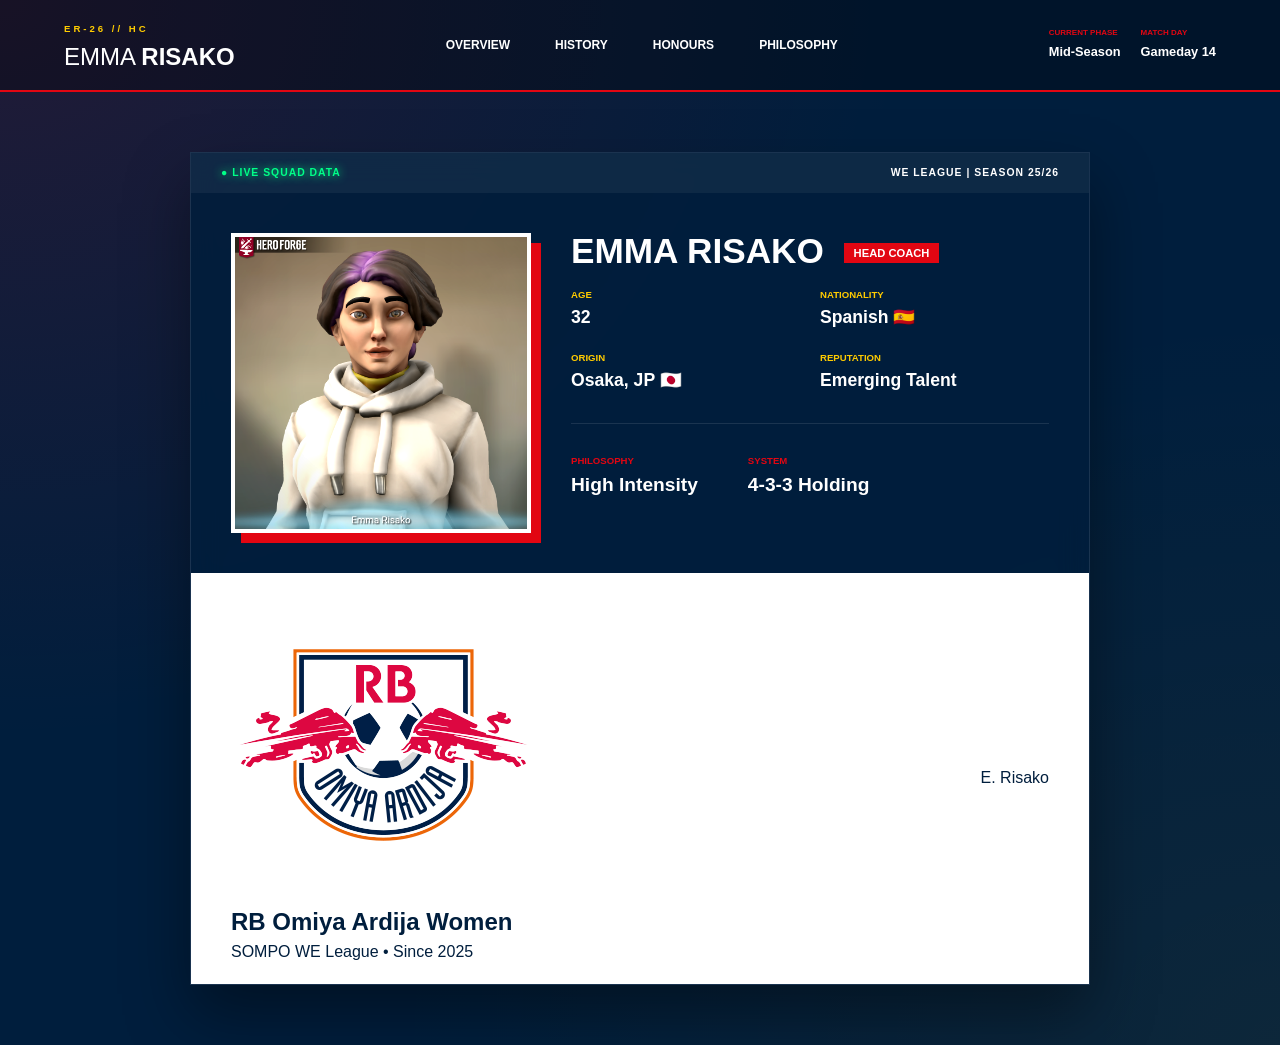
==== index.html @ feac67cc "Finalized design for 25-26 Season: Squad, Tactics, and Honours modules" ====
<!DOCTYPE html>
<html lang="en">
<head>
    <meta charset="UTF-8">
    <meta name="viewport" content="width=device-width, initial-scale=1.0">
    <title>Document</title>
    <link rel="stylesheet" href="style.css">
     <link rel="stylesheet" href="https://cdnjs.cloudflare.com/ajax/libs/font-awesome/6.5.0/css/all.min.css">
</head>
<body>
<header class="site-header">
    <div class="header-inner">
        <div class="header-branding">
            <span class="system-id">ER-26 // HC</span>
            <h1 class="page-title">Emma <span class="surname">Risako</span></h1>
        </div>

       <nav class="main-nav">
    <a href="index.html" class="nav-item">Overview</a>
    <a href="career-by-year.html" class="nav-item">History</a>
    <a href="trophies.html" class="nav-item">Honours</a>
    <a href="philosophy.html" class="nav-item">Philosophy</a> 
</nav>

        <div class="header-status">
            <div class="status-box">
                <span class="label">CURRENT PHASE</span>
                <span class="value">Mid-Season</span>
            </div>
            <div class="status-box">
                <span class="label">MATCH DAY</span>
                <span class="value">Gameday 14</span>
            </div>
        </div>
    </div>
</header>

<section class="homepage-container">
    <div class="pitch-overlay"></div>

    <div class="manager-card">
        <header class="card-header">
            <div class="status-indicator"><a href="RBOmiyaArdija25-26.html">● LIVE SQUAD DATA</a></div>
            <div class="timestamp">WE LEAGUE | SEASON 25/26</div>
        </header>

        <div class="main-layout">
            <div class="photo-container">
                <img src="images/Emma Risako screenshot.png" alt="Emma Risako" class="manager-photo">
                <div class="photo-glitch"></div>
            </div>

            <div class="manager-identity">
                <h1 class="manager-name">Emma Risako <span class="role-tag">HEAD COACH</span></h1>
                
                <div class="bio-grid">
                    <div class="bio-item"><label>AGE</label> <span>32</span></div>
                    <div class="bio-item"><label>NATIONALITY</label> <span>Spanish 🇪🇸</span></div>
                    <div class="bio-item"><label>ORIGIN</label> <span>Osaka, JP 🇯🇵</span></div>
                    <div class="bio-item"><label>REPUTATION</label> <span>Emerging Talent</span></div>
                </div>

                <hr class="divider">

                <div class="tactical-specs">
                    <div class="spec">
                        <span class="spec-label">PHILOSOPHY</span>
                        <span class="spec-value">High Intensity</span>
                    </div>
                    <div class="spec">
                        <span class="spec-label">SYSTEM</span>
                        <span class="spec-value">4-3-3 Holding</span>
                    </div>
                </div>
            </div>
        </div>

        <footer class="current-club">
            <div class="club-branding">
                <img src="images/03_ardija.png" alt="RB Omiya Logo" class="club-logo">
                <div class="club-details">
                    <h2 class="club-title">RB Omiya Ardija Women</h2>
                    <p class="league-info">SOMPO WE League • <span class="tenure">Since 2025</span></p>
                </div>
            </div>
            <div class="manager-signature">E. Risako</div>
        </footer>
    </div>
</section>

</body>
</html>
---- style.css ----
/* =========================================
   CLUB BRANDING (Edit these for new clubs)
   ========================================= */
:root {
    /* Main Palette */
    --primary-color: #001e3d;    /* RB Navy */
    --accent-main: #e20612;      /* RB Red */
    --accent-alt: #ffcc00;       /* RB Yellow */
    --text-on-dark: #ffffff;
    --text-on-light: #001e3d;
    --body-bg: #001e3d;
    
    /* UI Elements */
    --glass-effect: rgba(0, 30, 61, 0.85);
    --border-color: rgba(255, 255, 255, 0.1);
    --card-shadow: 0 30px 60px rgba(0,0,0,0.4);
}

/* =========================================
   BASE MODULE
   ========================================= */
* { box-sizing: border-box; margin: 0; padding: 0; }

body {
    background-color: var(--body-bg);
    background-image: 
        radial-gradient(at 0% 0%, rgba(226, 6, 18, 0.15) 0px, transparent 50%),
        radial-gradient(at 100% 100%, rgba(255, 204, 0, 0.05) 0px, transparent 50%);
    color: var(--text-on-dark);
    font-family: 'Inter', -apple-system, sans-serif;
    line-height: 1.5;
    min-height: 100vh;
}

/* =========================================
   HEADER MODULE (Shared across all pages)
   ========================================= */
.site-header {
    background: rgba(0, 0, 0, 0.3);
    border-bottom: 2px solid var(--accent-main);
    padding: 0 5%;
}
.header-inner {
    max-width: 1400px;
    margin: 0 auto;
    display: flex;
    justify-content: space-between;
    align-items: center;
    height: 90px;
}
.system-id { font-size: 0.6rem; color: var(--accent-alt); letter-spacing: 3px; font-weight: 900; }
.page-title { font-size: 1.5rem; text-transform: uppercase; font-weight: 300; }
.page-title .surname { font-weight: 900; }

.main-nav { display: flex; gap: 5px; height: 100%; }
.nav-item {
    text-decoration: none;
    color: #ccc;
    display: flex;
    flex-direction: column;
    justify-content: center;
    padding: 0 20px;
    font-size: 0.75rem;
    font-weight: 700;
    text-transform: uppercase;
    transition: 0.3s;
}
.nav-item.active { box-shadow: inset 0 -4px 0 var(--accent-alt); color: #fff; }
.nav-num { font-size: 0.6rem; color: var(--accent-main); }

.header-status { display: flex; gap: 20px; }
.status-box .label { font-size: 0.5rem; color: var(--accent-main); font-weight: 900; display: block; }
.status-box .value { font-size: 0.8rem; font-weight: 700; }

/* =========================================
   HOMEPAGE MODULE (Updated Fixes)
   ========================================= */
.homepage-container {
    padding: 60px 20px;
    display: flex;
    justify-content: center;
    position: relative;
    /* Center everything vertically in the container */
    align-items: center; 
}

.pitch-overlay {
    position: fixed;
    top: 0; left: 0; width: 100%; height: 100%;
    /* Subtle carbon fiber texture background */
    background-image: url('https://www.transparenttextures.com/patterns/carbon-fibre.png');
    opacity: 0.1;
    z-index: -1;
}

.manager-card {
    background: var(--glass-effect);
    width: 100%;
    /* Keep the card at a readable width */
    max-width: 900px;
    border: 1px solid var(--border-color);
    backdrop-filter: blur(15px);
    box-shadow: var(--card-shadow);
    /* Prevents potential layout shifts */
    overflow: hidden; 
}

.card-header {
    background: rgba(255,255,255,0.05);
    padding: 12px 30px;
    display: flex;
    justify-content: space-between;
    font-size: 0.65rem;
    font-weight: 800;
    letter-spacing: 1px;
    /* Ensure header remains above other content */
    z-index: 10; 
}

.status-indicator { color: #00ff88; text-shadow: 0 0 10px #00ff88; }

.main-layout {
    display: grid;
    /* Fixes image width and leaves space for text */
    grid-template-columns: 300px 1fr;
    gap: 40px;
    padding: 40px;
}

.photo-container {
    border: 4px solid #fff;
    box-shadow: 10px 10px 0 var(--accent-main);
    /* Ensures photo doesn't stretch disproportionately */
    display: flex; 
    align-items: center;
    justify-content: center;
    height: fit-content;
}

.manager-photo {
    width: 100%;
    height: auto;
    /* Prevents horizontal stretching */
    display: block; 
    filter: contrast(1.1);
    /* Image stays within container bounds */
    object-fit: contain; 
}

.manager-name {
    font-size: 2.2rem;
    font-weight: 900;
    text-transform: uppercase;
    margin-bottom: 20px;
    line-height: 1;
}

.role-tag {
    font-size: 0.7rem;
    background: var(--accent-main);
    padding: 4px 10px;
    margin-left: 10px;
    vertical-align: middle;
}

.bio-grid {
    display: grid;
    grid-template-columns: repeat(2, 1fr);
    gap: 20px;
}

.bio-item label { 
    color: var(--accent-alt); 
    font-weight: 900; 
    font-size: 0.6rem; 
    /* Ensures label appears above value */
    display: block; 
    margin-bottom: 2px;
}

.bio-item span { 
    /* Value size increased for clarity */
    font-size: 1.1rem; 
    font-weight: 700; 
    color: #fff;
}

.divider {
    border: 0;
    border-top: 1px solid var(--border-color);
    margin: 30px 0;
}

.tactical-specs {
    display: flex;
    gap: 50px;
}

.spec-label { 
    color: var(--accent-main); 
    font-weight: 900; 
    font-size: 0.6rem; 
    display: block;
    margin-bottom: 2px;
}

.spec-value { 
    /* Spec value size increased for clarity */
    font-size: 1.2rem; 
    font-weight: 800; 
    color: #fff;
}

.current-club {
    background: #fff; /* Club branding often looks best on white */
    color: var(--text-on-light);
    padding: 20px 40px;
    display: flex;
    justify-content: space-between;
    align-items: center;
}

//* =========================================
   HISTORY PAGE MODULE (By Year)
   ========================================= */

.history-container {
    max-width: 1200px;
    margin: 40px auto;
    padding: 0 20px;
}

/* Season Navigation Bar */
.season-navigation {
    margin-bottom: 30px;
}

.nav-controls {
    display: flex;
    justify-content: space-between;
    align-items: center;
    background: var(--glass-effect);
    padding: 15px 25px;
    border: 1px solid var(--border-color);
    border-left: 4px solid var(--accent-main);
}

.nav-btn {
    background: transparent;
    border: 1px solid var(--accent-main);
    color: var(--text-on-dark);
    padding: 8px 15px;
    font-size: 0.7rem;
    font-weight: 800;
    text-transform: uppercase;
    cursor: pointer;
    transition: 0.3s;
}

.nav-btn:hover {
    background: var(--accent-main);
    color: white;
}

.view-selector {
    text-align: center;
}

.current-view {
    display: block;
    font-size: 0.8rem;
    letter-spacing: 1px;
    margin-bottom: 5px;
}

.view-dropdown a {
    font-size: 0.65rem;
    color: var(--accent-alt);
    text-decoration: none;
    margin: 0 10px;
    text-transform: uppercase;
    font-weight: 700;
    opacity: 0.7;
}

.view-dropdown a:hover {
    opacity: 1;
    text-decoration: underline;
}

/* Season Focus Card & Tables */
.season-focus-card, .cup-results-card {
    background: var(--glass-effect);
    border: 1px solid var(--border-color);
    margin-bottom: 30px;
    overflow: hidden;
}

.card-header-alt {
    background: rgba(255, 255, 255, 0.03);
    padding: 15px 25px;
    border-bottom: 1px solid var(--border-color);
    display: flex;
    justify-content: space-between;
    align-items: center;
}

.card-header-alt h2 {
    font-size: 1rem;
    text-transform: uppercase;
    letter-spacing: 1px;
}

.league-tag {
    font-size: 0.6rem;
    background: var(--accent-main);
    padding: 3px 8px;
    font-weight: 900;
}

/* Table Styling */
.table-wrapper {
    overflow-x: auto; /* Scrollable on mobile */
}

.manager-table, .manager-table-simple {
    width: 100%;
    border-collapse: collapse;
    font-size: 0.85rem;
}

.manager-table th, .manager-table-simple th {
    background: rgba(0, 0, 0, 0.2);
    color: var(--accent-alt);
    font-size: 0.65rem;
    text-transform: uppercase;
    padding: 12px 20px;
    text-align: left;
}

.manager-table td, .manager-table-simple td {
    padding: 15px 20px;
    border-bottom: 1px solid var(--border-color);
}

.rank-cell {
    font-weight: 900;
    color: var(--accent-alt);
    font-size: 1.1rem;
}

.club-cell {
    display: flex;
    align-items: center;
    gap: 12px;
    font-weight: 700;
}

.club-icon-small {
    height: 24px;
    width: auto;
    object-fit: contain;
}

.pts-highlight {
    background: rgba(255, 255, 255, 0.05);
    font-weight: 900;
    color: var(--accent-alt);
    text-align: center;
}

/* Status Pills for Cups */
.status-pill {
    background: rgba(255, 255, 255, 0.1);
    padding: 4px 10px;
    border-radius: 2px;
    font-size: 0.7rem;
    font-weight: 800;
    text-transform: uppercase;
    color: var(--accent-alt);
}

/* =========================================
   FOOTER MODULE
   ========================================= */
.site-footer {
    margin-top: 60px;
    padding: 40px 5%;
    border-top: 1px solid var(--border-color);
    background: #001429;
}

.footer-content {
    display: flex;
    justify-content: space-between;
    align-items: center;
    max-width: 1400px;
    margin: 0 auto;
}

.site-footer p {
    font-size: 0.75rem;
    color: #666;
}

.footer-tag {
    font-size: 0.6rem;
    color: var(--accent-main);
    font-weight: 900;
    letter-spacing: 2px;
}
/* =========================================
   UTILITIES & RESPONSIVE
   ========================================= */
@media (max-width: 850px) {
    .main-layout { grid-template-columns: 1fr; }
    .header-status { display: none; }
}

/* =========================================
   COMPETITION HISTORY MODULE
   ========================================= */

/* Stat Ribbon - The Career Summary Bar */
.stat-ribbon {
    display: grid;
    grid-template-columns: repeat(4, 1fr);
    gap: 1px; /* Creates thin dividers */
    background: var(--border-color);
    border: 1px solid var(--border-color);
    margin-bottom: 30px;
    box-shadow: var(--card-shadow);
}

.ribbon-item {
    background: var(--glass-effect);
    padding: 20px;
    text-align: center;
    transition: transform 0.3s ease;
}

.ribbon-item:hover {
    background: rgba(255, 255, 255, 0.05);
}

.ribbon-item label {
    display: block;
    font-size: 0.6rem;
    color: var(--accent-main);
    font-weight: 900;
    letter-spacing: 1.5px;
    margin-bottom: 8px;
    text-transform: uppercase;
}

.ribbon-item span {
    font-size: 1.8rem;
    font-weight: 900;
    color: var(--text-on-dark);
    font-variant-numeric: tabular-nums; /* Keeps numbers aligned */
}

.ribbon-item .accent-text {
    color: var(--accent-alt);
    text-shadow: 0 0 10px rgba(255, 204, 0, 0.3);
}

/* Competition Navigation Tabs */
.competition-nav {
    display: flex;
    gap: 10px;
    flex-wrap: wrap;
}

.comp-button {
    background: rgba(255, 255, 255, 0.05);
    border: 1px solid var(--border-color);
    color: var(--text-muted);
    padding: 10px 20px;
    font-size: 0.7rem;
    font-weight: 700;
    text-transform: uppercase;
    cursor: pointer;
    transition: all 0.3s ease;
    letter-spacing: 1px;
}

.comp-button:hover {
    border-color: var(--accent-alt);
    color: var(--text-on-dark);
}

.comp-button.active {
    background: var(--accent-main);
    color: white;
    border-color: var(--accent-main);
    box-shadow: 0 4px 15px rgba(226, 6, 18, 0.3);
}

/* Table Specific Enhancements */
.table-header-alt h3 {
    font-size: 0.85rem;
    color: var(--accent-alt);
    text-transform: uppercase;
    letter-spacing: 1px;
}

.table-hint {
    font-size: 0.6rem;
    color: var(--text-muted);
    font-style: italic;
}

/* Specific Column Styling for Competition Page */
.data-heavy {
    color: rgba(255, 255, 255, 0.4); /* Dims less important stats like GF/GA */
    font-weight: 400;
}

.pts-column {
    background: rgba(226, 6, 18, 0.1);
    color: var(--accent-alt) !important;
}

.year-cell {
    color: var(--accent-main);
    font-weight: 800;
}

.division-cell {
    font-size: 0.75rem;
    color: var(--text-muted);
}

/* Current Row Highlight (Pulse effect for active season) */
.current-row {
    background: linear-gradient(90deg, rgba(226, 6, 18, 0.1) 0%, transparent 100%);
    border-left: 3px solid var(--accent-main);
}

/* Responsive Stat Ribbon */
@media (max-width: 768px) {
    .stat-ribbon {
        grid-template-columns: repeat(2, 1fr);
    }
    
    .competition-nav {
        justify-content: center;
        margin-top: 20px;
    }
}

/* =========================================
   HONOURS PAGE MODULE
   ========================================= */

/* Career HUD */
.career-hud {
    margin-bottom: 40px;
}

.hud-grid {
    display: grid;
    grid-template-columns: repeat(auto-fit, minmax(180px, 1fr));
    gap: 15px;
}

.hud-item {
    background: var(--glass-effect);
    border: 1px solid var(--border-color);
    padding: 20px;
    display: flex;
    align-items: center;
    gap: 15px;
    transition: 0.3s;
}

.hud-item i {
    font-size: 1.5rem;
    color: var(--accent-alt);
}

.hud-item.highlight { border-left: 4px solid var(--accent-alt); }
.hud-item.success { border-left: 4px solid #00ff88; }
.hud-item.danger { border-left: 4px solid var(--accent-main); }

.hud-data { display: flex; flex-direction: column; }
.hud-value { font-size: 1.4rem; font-weight: 900; line-height: 1; }
.hud-label { font-size: 0.6rem; text-transform: uppercase; letter-spacing: 1px; color: var(--text-muted); }

/* Toggle Navigation */
.section-toggle-nav {
    display: flex;
    gap: 2px;
    margin-bottom: 30px;
    background: var(--border-color);
    padding: 2px;
}

.toggle-btn {
    flex: 1;
    background: var(--primary-color);
    border: none;
    color: var(--text-muted);
    padding: 15px;
    font-size: 0.75rem;
    font-weight: 800;
    text-transform: uppercase;
    cursor: pointer;
    transition: 0.3s;
}

.toggle-btn.active {
    background: var(--accent-main);
    color: white;
}

/* Cabinet Exhibits */
.cabinet-grid {
    display: grid;
    grid-template-columns: repeat(auto-fit, minmax(300px, 1fr));
    gap: 25px;
}

.cabinet-slot {
    background: var(--glass-effect);
    border: 1px solid var(--border-color);
    min-height: 250px;
    display: flex;
    flex-direction: column;
}

.slot-header {
    background: rgba(255,255,255,0.05);
    padding: 12px 20px;
    font-size: 0.7rem;
    font-weight: 900;
    text-transform: uppercase;
    border-bottom: 1px solid var(--border-color);
    color: var(--accent-alt);
}

.slot-content {
    flex: 1;
    display: flex;
    align-items: center;
    justify-content: center;
    padding: 30px;
}

.trophy-placeholder {
    font-size: 0.7rem;
    color: rgba(255,255,255,0.1);
    text-transform: uppercase;
    letter-spacing: 2px;
    border: 1px dashed rgba(255,255,255,0.1);
    padding: 20px;
    width: 100%;
    text-align: center;
}

/* Hover effects for when you start adding trophies */
.cabinet-slot:not(.empty):hover {
    border-color: var(--accent-alt);
    box-shadow: 0 0 20px rgba(255, 204, 0, 0.1);
}

/* =========================================
   PHILOSOPHY PAGE MODULE
   ========================================= */

.philosophy-manifesto {
    background: linear-gradient(rgba(0,30,61,0.9), rgba(0,30,61,0.9)), url('images/pitch-texture.jpg');
    background-size: cover;
    padding: 60px 40px;
    border: 1px solid var(--border-color);
    margin-bottom: 30px;
    border-left: 5px solid var(--accent-main);
}

.strategy-lead {
    font-size: 1.2rem;
    color: #ccc;
    max-width: 800px;
    margin-top: 20px;
}

/* Pillar Cards */
.pillar-grid {
    display: grid;
    grid-template-columns: repeat(3, 1fr);
    gap: 20px;
    margin-bottom: 40px;
}

.pillar-card {
    background: var(--glass-effect);
    padding: 30px;
    border: 1px solid var(--border-color);
    text-align: center;
}

.pillar-icon {
    font-size: 2rem;
    color: var(--accent-alt);
    margin-bottom: 15px;
}

.pillar-card h3 {
    text-transform: uppercase;
    font-size: 0.9rem;
    margin-bottom: 10px;
}

.pillar-card p {
    font-size: 0.8rem;
    color: var(--text-muted);
}

/* Tactical Pitch */
.formation-view {
    background: var(--glass-effect);
    border: 1px solid var(--border-color);
}

.pitch-container {
    display: grid;
    grid-template-columns: 1.5fr 1fr;
    padding: 40px;
    gap: 40px;
}

.pitch-layout {
    background: #002a1a; /* Dark grass green */
    border: 2px solid rgba(255,255,255,0.2);
    aspect-ratio: 3/4;
    position: relative;
    background-image: 
        linear-gradient(rgba(255,255,255,0.1) 1px, transparent 1px),
        linear-gradient(90deg, rgba(255,255,255,0.1) 1px, transparent 1px);
    background-size: 10% 10%;
}

.tactical-board {
    position: absolute;
    width: 100%;
    height: 100%;
}

.player-node {
    position: absolute;
    width: 40px;
    height: 40px;
    background: var(--accent-main);
    color: white;
    border-radius: 50%;
    display: flex;
    align-items: center;
    justify-content: center;
    font-size: 0.7rem;
    font-weight: 900;
    border: 2px solid #fff;
    box-shadow: 0 4px 10px rgba(0,0,0,0.5);
    transform: translate(-50%, -50%);
}

.player-node::after {
    content: attr(data-role);
    position: absolute;
    bottom: -18px;
    font-size: 0.55rem;
    color: var(--accent-alt);
    white-space: nowrap;
}

/* Basic 4-3-3 Positioning */
.gk { left: 50%; top: 90%; }
.cb-l { left: 35%; top: 75%; }
.cb-r { left: 65%; top: 75%; }
.lb { left: 15%; top: 65%; }
.rb { left: 85%; top: 65%; }
.dm { left: 50%; top: 55%; }
.cm-l { left: 30%; top: 40%; }
.cm-r { left: 70%; top: 40%; }
.lw { left: 15%; top: 20%; }
.rw { left: 85%; top: 20%; }
.st { left: 50%; top: 12%; }

/* Sidebar Instructions */
.instruction-group {
    margin-bottom: 25px;
}

.instruction-group label {
    display: block;
    color: var(--accent-main);
    font-weight: 900;
    font-size: 0.65rem;
    border-bottom: 1px solid var(--border-color);
    padding-bottom: 5px;
    margin-bottom: 10px;
}

.instruction-group ul {
    list-style: none;
    padding-left: 10px;
}

.instruction-group li {
    font-size: 0.85rem;
    margin-bottom: 8px;
    color: #eee;
    border-left: 2px solid var(--accent-alt);
    padding-left: 10px;
}

@media (max-width: 900px) {
    .pitch-container { grid-template-columns: 1fr; }
    .pillar-grid { grid-template-columns: 1fr; }
}

/* =========================================
   SEASON SQUAD PAGE MODULE
   ========================================= */

.roster-grid {
    display: grid;
    grid-template-columns: 1.2fr 1fr;
    gap: 2px;
    background: var(--border-color);
}

.roster-column {
    background: var(--glass-effect);
    padding: 30px;
}

.roster-label {
    display: block;
    font-size: 0.65rem;
    font-weight: 900;
    color: var(--accent-main);
    margin-bottom: 20px;
    letter-spacing: 2px;
}

.player-list {
    list-style: none;
    padding: 0;
}

.player-list li {
    padding: 10px 0;
    border-bottom: 1px solid rgba(255,255,255,0.05);
    font-size: 0.9rem;
    display: flex;
    align-items: center;
    gap: 15px;
}

.player-list .pos {
    font-size: 0.6rem;
    font-weight: 900;
    background: var(--accent-alt);
    color: var(--rb-navy);
    width: 35px;
    text-align: center;
    padding: 2px 0;
    border-radius: 2px;
}

.player-list.subs .pos {
    background: var(--border-color);
    color: white;
}

/* Specific Squad Table Adjustments */
#squad-body tr:hover {
    background: rgba(226, 6, 18, 0.05);
    cursor: default;
}

@media (max-width: 850px) {
    .roster-grid {
        grid-template-columns: 1fr;
    }
}

/* =========================================
   TACTICAL CHALKBOARD STYLE
   ========================================= */

.chalkboard-layout {
    display: grid;
    grid-template-columns: 2fr 1fr;
    background: #0a141d; /* Deep Dark Navy */
    padding: 20px;
    gap: 20px;
    border: 1px solid var(--border-color);
}

.pitch-canvas {
    aspect-ratio: 4/3;
    background: #122333;
    border: 2px solid rgba(255,255,255,0.1);
    position: relative;
    background-image: 
        radial-gradient(circle at 50% 50%, transparent 15%, rgba(255,255,255,0.05) 15.5%, transparent 16%),
        linear-gradient(rgba(255,255,255,0.05) 1px, transparent 1px);
    background-size: 100% 100%, 50px 50px;
}

.player-marker {
    position: absolute;
    width: 32px;
    height: 32px;
    background: var(--accent-main);
    color: white;
    border-radius: 50%;
    font-size: 0.7rem;
    font-weight: 900;
    display: flex;
    align-items: center;
    justify-content: center;
    border: 2px solid #fff;
    transform: translate(-50%, -50%);
}

/* Tooltip for Player Name */
.player-marker::after {
    content: attr(data-name);
    position: absolute;
    top: 35px;
    font-size: 0.6rem;
    background: rgba(0,0,0,0.8);
    padding: 2px 6px;
    white-space: nowrap;
    border-radius: 3px;
    text-transform: uppercase;
}

/* Precise 4-3-3 Positioning */
.gk { left: 50%; bottom: 10%; }
.cb-l { left: 40%; bottom: 25%; }
.cb-r { left: 60%; bottom: 25%; }
.lb { left: 15%; bottom: 35%; }
.rb { left: 85%; bottom: 35%; }
.dm { left: 50%; bottom: 45%; }
.cm-l { left: 35%; bottom: 60%; }
.cm-r { left: 65%; bottom: 60%; }
.lw { left: 20%; top: 15%; }
.rw { left: 80%; top: 15%; }
.st { left: 50%; top: 10%; }

/* Bench Styling */
.bench-list {
    background: rgba(255,255,255,0.03);
    padding: 15px;
    border-left: 1px solid var(--border-color);
}

.bench-list label {
    font-size: 0.6rem;
    color: var(--accent-alt);
    font-weight: 900;
    letter-spacing: 2px;
    display: block;
    margin-bottom: 15px;
}

.bench-list ul { list-style: none; padding: 0; }
.bench-list li {
    font-size: 0.75rem;
    padding: 8px 0;
    border-bottom: 1px solid rgba(255,255,255,0.05);
    color: var(--text-muted);
}

.bench-list li span {
    font-weight: 900;
    color: var(--text-on-dark);
    margin-right: 10px;
}

/* =========================================
   GLOBAL LINK RESET
   ========================================= */
a {
    text-decoration: none;      /* Removes the underline */
    color: inherit;             /* Makes the link the same color as the text around it */
    transition: 0.3s;           /* Makes the hover effect smooth */
}

a:visited {
    color: inherit;             /* Prevents the "Visited Purple" color */
}

/* Specific styling for your Navigation Menu to make it pop */
.nav-item {
    color: var(--rb-silver) !important; /* Forces the light silver color */
}

.nav-item:hover {
    color: var(--rb-white) !important;
    text-shadow: 0 0 10px rgba(255, 255, 255, 0.5);
}

.nav-item.active {
    color: var(--rb-yellow) !important;
}

/* For links inside tables or text bodies */
.club-cell a, .view-dropdown a {
    color: var(--rb-yellow);
}

.club-cell a:hover {
    color: var(--rb-red);
    text-decoration: underline;
}

/* =========================================
   International History Page Specific Styles
   ========================================= */
.status-pill.tbd {
    background: rgba(255, 255, 255, 0.05);
    color: var(--text-muted);
    border: 1px dashed var(--border-color);
}

.history-page .view-dropdown a.active-link {
    color: var(--rb-yellow);
    font-weight: 900;
}
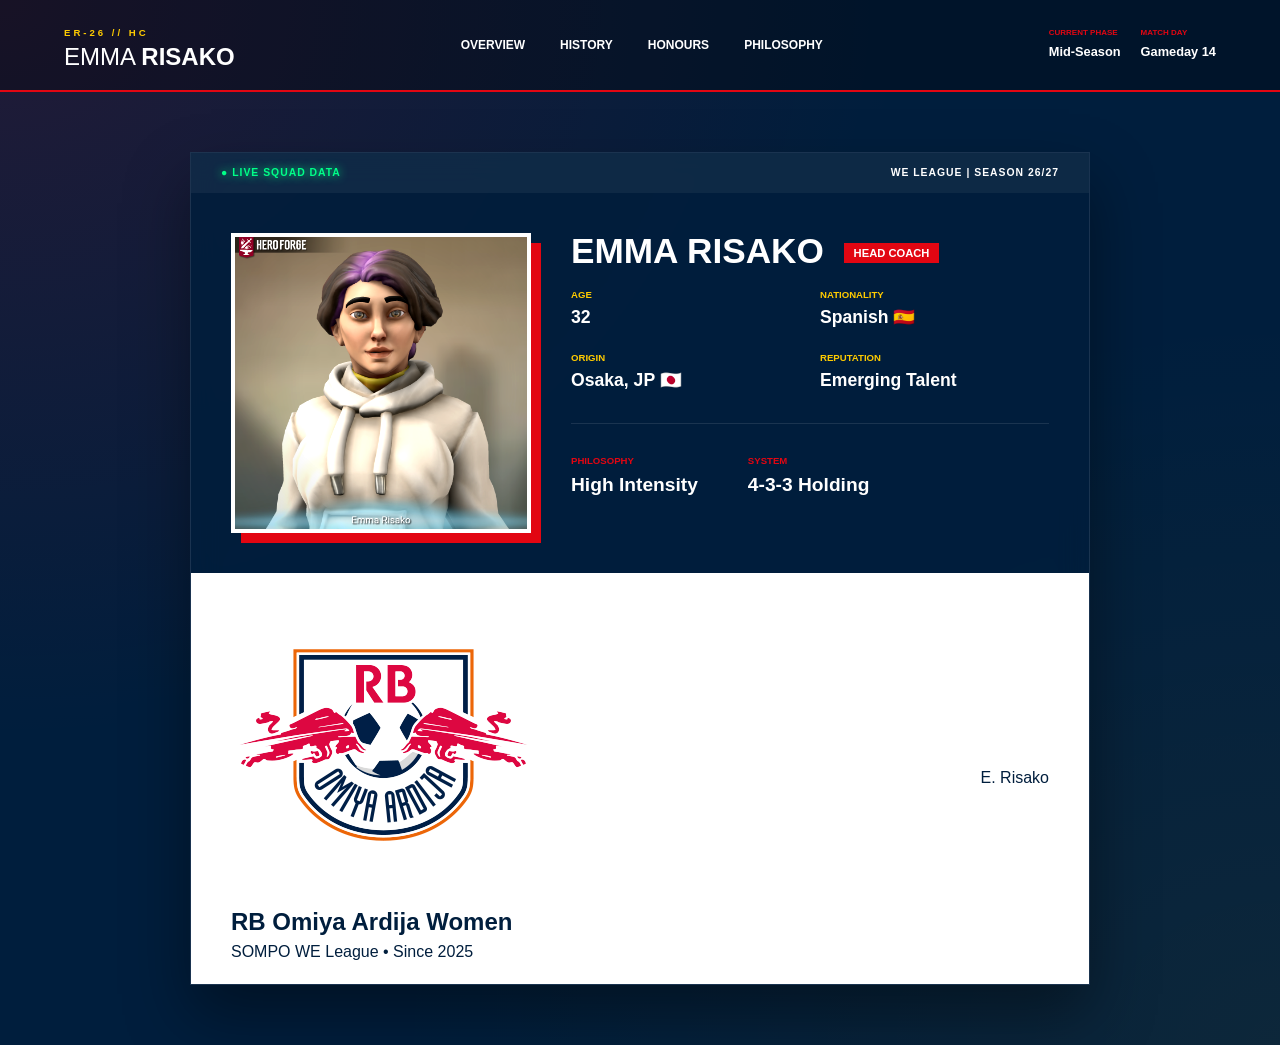
==== commit 4ad069f7: "Update 2025/26 Season" ====
--- a/index.html
+++ b/index.html
@@ -41,7 +41,7 @@
     <div class="manager-card">
         <header class="card-header">
             <div class="status-indicator"><a href="RBOmiyaArdija25-26.html">● LIVE SQUAD DATA</a></div>
-            <div class="timestamp">WE LEAGUE | SEASON 25/26</div>
+            <div class="timestamp">WE LEAGUE | SEASON 26/27</div>
         </header>
 
         <div class="main-layout">
--- a/style.css
+++ b/style.css
@@ -39,38 +39,84 @@
     background: rgba(0, 0, 0, 0.3);
     border-bottom: 2px solid var(--accent-main);
     padding: 0 5%;
-}
+    width: 100%;
+}
+
 .header-inner {
     max-width: 1400px;
     margin: 0 auto;
     display: flex;
     justify-content: space-between;
     align-items: center;
-    height: 90px;
-}
+    min-height: 90px; /* Changed height to min-height to allow growth */
+    flex-wrap: wrap;  /* This is the key fix for small tabs */
+    padding: 10px 0;
+}
+
 .system-id { font-size: 0.6rem; color: var(--accent-alt); letter-spacing: 3px; font-weight: 900; }
-.page-title { font-size: 1.5rem; text-transform: uppercase; font-weight: 300; }
+.page-title { font-size: 1.5rem; text-transform: uppercase; font-weight: 300; line-height: 1.2; }
 .page-title .surname { font-weight: 900; }
 
-.main-nav { display: flex; gap: 5px; height: 100%; }
+.main-nav { 
+    display: flex; 
+    gap: 5px; 
+    height: 100%; 
+    flex-wrap: nowrap; /* Keep links on one line */
+}
+
 .nav-item {
     text-decoration: none;
     color: #ccc;
     display: flex;
     flex-direction: column;
     justify-content: center;
-    padding: 0 20px;
+    padding: 10px 15px; /* Slightly reduced horizontal padding */
     font-size: 0.75rem;
     font-weight: 700;
     text-transform: uppercase;
     transition: 0.3s;
-}
+    white-space: nowrap; /* Prevents text from breaking into two lines */
+}
+
 .nav-item.active { box-shadow: inset 0 -4px 0 var(--accent-alt); color: #fff; }
 .nav-num { font-size: 0.6rem; color: var(--accent-main); }
 
 .header-status { display: flex; gap: 20px; }
 .status-box .label { font-size: 0.5rem; color: var(--accent-main); font-weight: 900; display: block; }
 .status-box .value { font-size: 0.8rem; font-weight: 700; }
+
+/* =========================================
+   RESPONSIVE BREAKPOINT (Mobile & Small Tabs)
+   ========================================= */
+@media (max-width: 900px) {
+    .header-inner {
+        flex-direction: column; /* Stacks Title and Nav vertically */
+        justify-content: center;
+        gap: 15px;
+        padding: 20px 0;
+    }
+
+    .header-branding {
+        text-align: center;
+    }
+
+    .main-nav {
+        width: 100%;
+        justify-content: center;
+        overflow-x: auto; /* Adds a swipe-scroll if buttons are too wide */
+        padding-bottom: 5px;
+    }
+
+    .nav-item {
+        padding: 10px 10px;
+        font-size: 0.7rem; /* Slightly smaller text for mobile */
+    }
+
+    /* Optional: Hide status box on very small screens to save space */
+    .header-status {
+        display: none; 
+    }
+}
 
 /* =========================================
    HOMEPAGE MODULE (Updated Fixes)
@@ -982,6 +1028,21 @@
     margin-right: 10px;
 }
 
+/* Transfer Fee Styling */
+.fee-pill {
+    padding: 2px 8px;
+    border-radius: 4px;
+    font-size: 0.7rem;
+    font-weight: 900;
+    text-transform: uppercase;
+}
+
+.fee-pill.free {
+    background: rgba(255, 255, 255, 0.1);
+    color: var(--accent-alt); /* Using your yellow/gold accent */
+    border: 1px solid var(--accent-alt);
+}
+
 /* =========================================
    GLOBAL LINK RESET
    ========================================= */
@@ -1031,4 +1092,155 @@
 .history-page .view-dropdown a.active-link {
     color: var(--rb-yellow);
     font-weight: 900;
+}
+
+/* =========================================
+   CUP HISTORY MODULE
+   ========================================= */
+.dual-column-layout {
+    display: grid;
+    grid-template-columns: 2fr 1fr;
+    gap: 20px;
+    margin-top: 20px;
+}
+
+.status-pill {
+    padding: 2px 8px;
+    border-radius: 3px;
+    font-size: 0.65rem;
+    font-weight: 900;
+}
+
+.status-pill.win { background: #2ecc71; color: #fff; }
+.status-pill.loss { background: var(--accent-main); color: #fff; }
+
+.sidebar-stat {
+    padding: 20px;
+    background: rgba(255, 255, 255, 0.03);
+    border-top: 1px solid var(--border-color);
+}
+
+.sidebar-stat .player-name {
+    display: block;
+    font-weight: 900;
+    color: var(--rb-white);
+    font-size: 1rem;
+}
+
+.sidebar-stat .stat-value {
+    color: var(--accent-alt);
+    font-size: 0.8rem;
+}
+
+/* Mobile fix for dual column */
+@media (max-width: 900px) {
+    .dual-column-layout {
+        grid-template-columns: 1fr;
+    }
+}
+
+/* =========================================
+   DOMESTIC CUP MODULE
+   ========================================= */
+.tournament-hero {
+    background: linear-gradient(rgba(0,0,0,0.7), rgba(0,0,0,0.7)), url('stadium-bg.jpg'); /* Replace with your image */
+    background-size: cover;
+    background-position: center;
+    padding: 40px;
+    border-left: 5px solid var(--accent-main);
+    margin-bottom: 30px;
+}
+
+.date-stamp {
+    color: var(--accent-alt);
+    font-size: 0.7rem;
+    font-weight: 900;
+    letter-spacing: 2px;
+}
+
+.tournament-hero h2 {
+    font-size: 2rem;
+    text-transform: uppercase;
+    margin: 10px 0;
+}
+
+.notes-grid {
+    margin-top: 30px;
+}
+
+.note-box {
+    background: rgba(255, 255, 255, 0.05);
+    padding: 20px;
+    border: 1px solid var(--border-color);
+    border-left: 3px solid var(--accent-alt);
+}
+
+.note-box h3 {
+    font-size: 0.8rem;
+    color: var(--accent-main);
+    text-transform: uppercase;
+    margin-bottom: 10px;
+}
+
+.note-box p {
+    font-size: 0.9rem;
+    line-height: 1.6;
+    color: #ccc;
+    font-style: italic;
+}
+
+/* =========================================
+   CONTINENTAL MODULE
+   ========================================= */
+.status-banner {
+    background: rgba(0, 50, 100, 0.2);
+    border: 1px solid #1a73e8;
+    padding: 30px;
+    margin-bottom: 30px;
+    display: flex;
+    align-items: center;
+    border-radius: 4px;
+}
+
+.status-content {
+    display: flex;
+    width: 100%;
+    align-items: center;
+    gap: 25px;
+}
+
+.status-icon {
+    font-size: 2.5rem;
+    color: #1a73e8;
+}
+
+.status-text h3 {
+    text-transform: uppercase;
+    font-size: 0.9rem;
+    color: #fff;
+    margin-bottom: 5px;
+}
+
+.status-text p {
+    font-size: 0.85rem;
+    color: #ccc;
+}
+
+.status-badge {
+    margin-left: auto;
+    background: #444;
+    color: #aaa;
+    padding: 5px 15px;
+    font-size: 0.7rem;
+    font-weight: 900;
+    border-radius: 20px;
+    letter-spacing: 1px;
+}
+
+.empty-row td {
+    text-align: center;
+    padding: 50px !important;
+    color: #666;
+    font-style: italic;
+    font-size: 0.8rem;
 }
